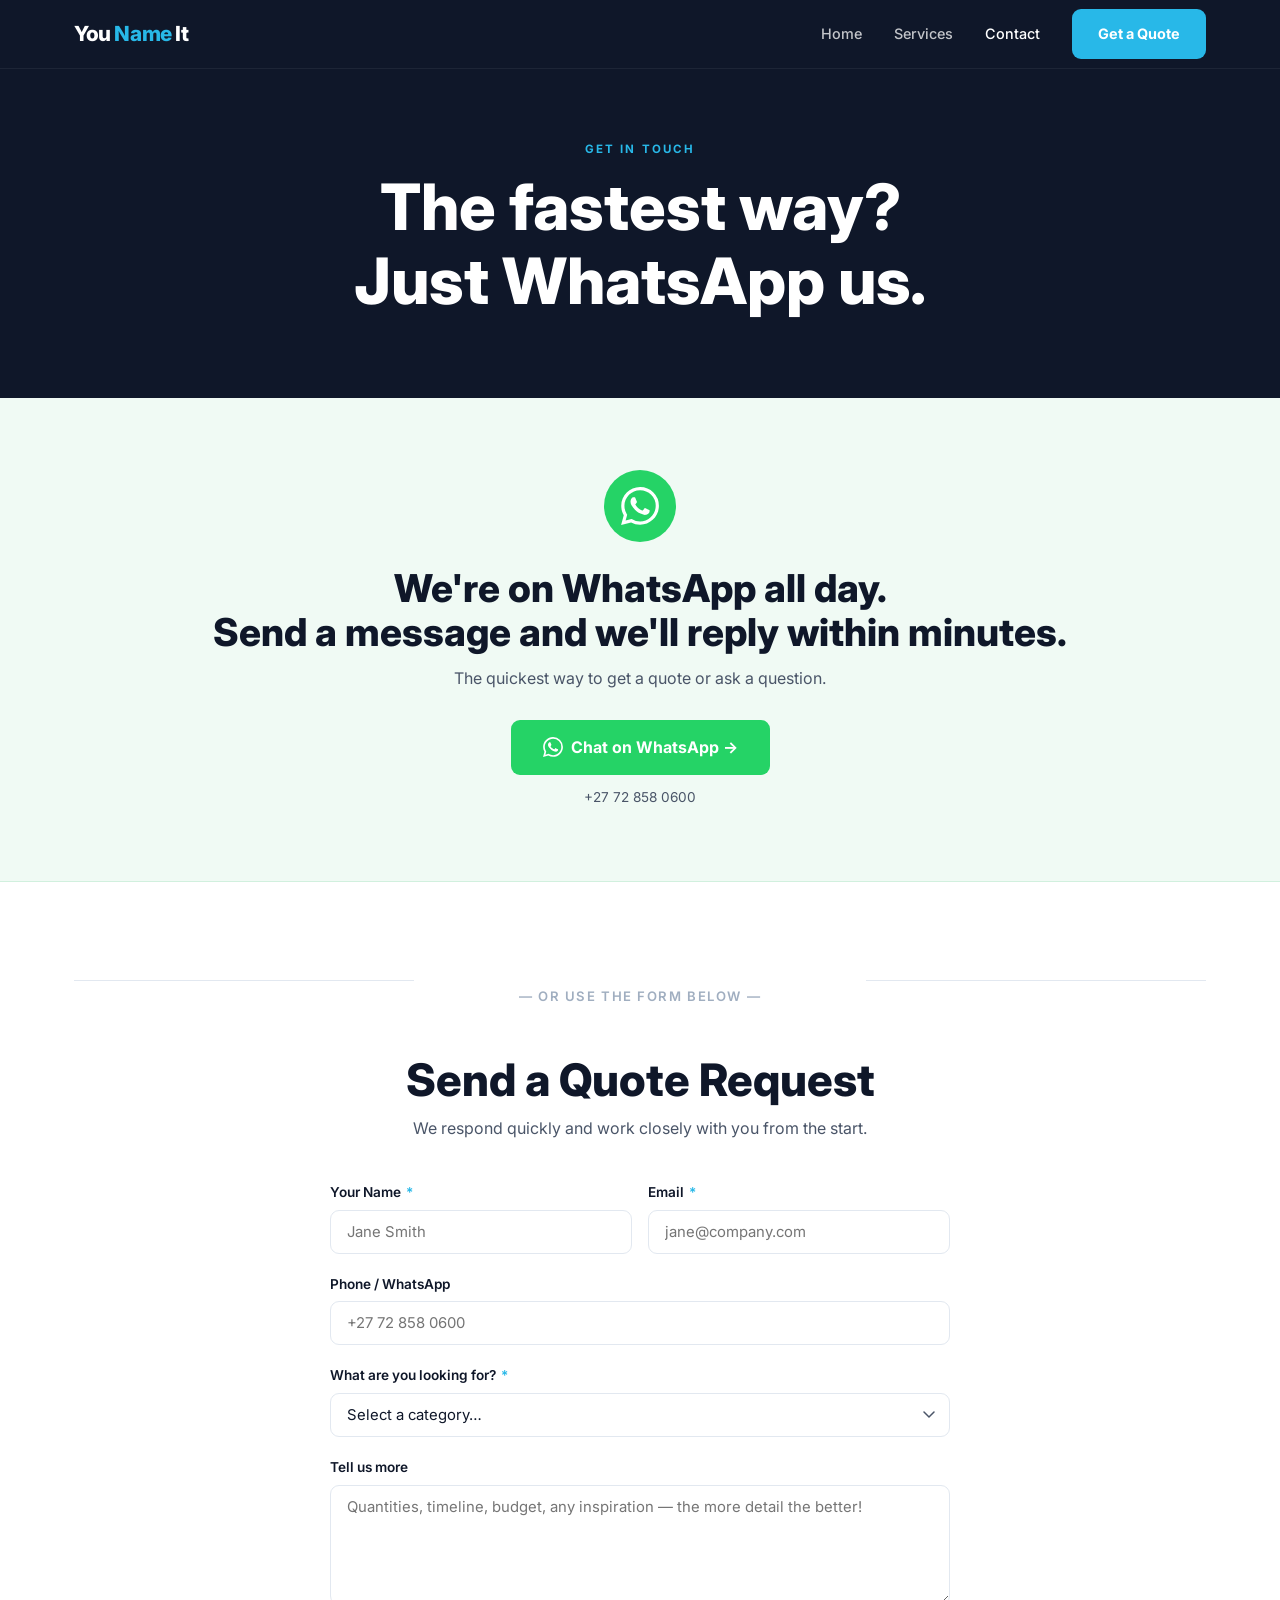
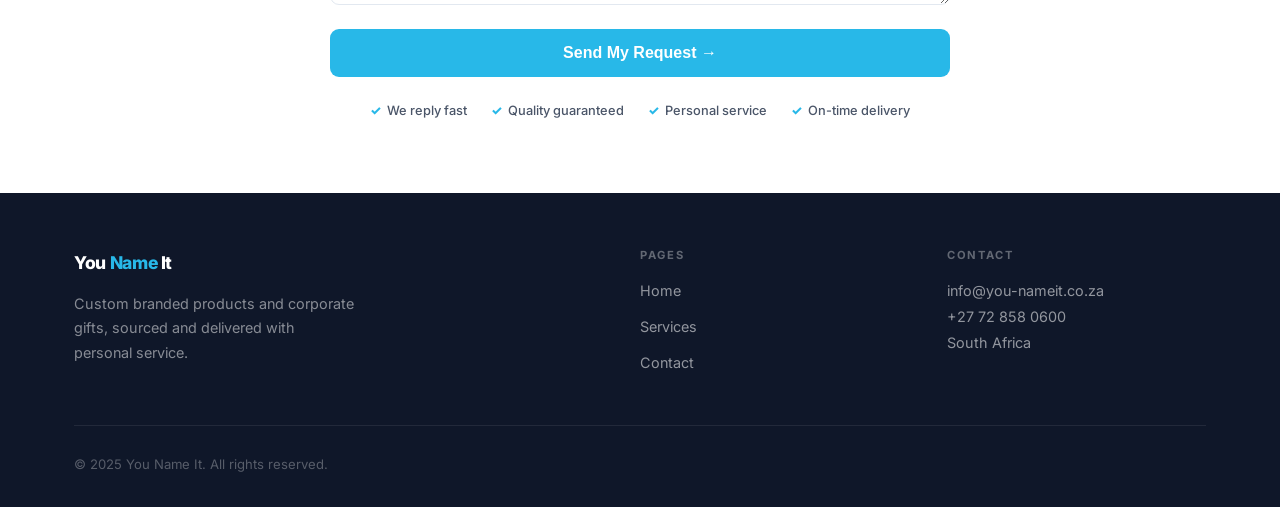
==== contact.html @ 73d82e52 "Add files via upload" ====
<!DOCTYPE html>
<html lang="en">
<head>
  <meta charset="UTF-8" />
  <meta name="viewport" content="width=device-width, initial-scale=1.0" />
  <title>Contact — You Name It</title>
  <meta name="description" content="Get in touch via WhatsApp or our quote request form. We reply fast." />
  <link rel="stylesheet" href="style.css" />
  <link rel="preconnect" href="https://fonts.googleapis.com" />
  <link rel="preconnect" href="https://fonts.gstatic.com" crossorigin />
  <link href="https://fonts.googleapis.com/css2?family=Inter:wght@400;500;600;700;800&display=swap" rel="stylesheet" />
</head>
<body>

  <!-- ===== NAV ===== -->
  <nav>
    <div class="container">
      <div class="nav-inner">
        <a href="index.html" class="nav-logo">
          <img src="logo.png" alt="You Name It" onerror="this.style.display='none'; this.nextElementSibling.style.display='block';" />
          <span class="nav-logo-text" style="display:none;">You <span>Name</span> It</span>
        </a>
        <button class="nav-toggle" id="navToggle" aria-label="Toggle menu">
          <span></span><span></span><span></span>
        </button>
        <ul class="nav-links" id="navLinks">
          <li><a href="index.html">Home</a></li>
          <li><a href="services.html">Services</a></li>
          <li><a href="contact.html" class="active">Contact</a></li>
          <li><a href="contact.html" class="nav-cta btn">Get a Quote</a></li>
        </ul>
      </div>
    </div>
  </nav>

  <!-- ===== CONTACT HERO ===== -->
  <section class="contact-hero">
    <div class="container">
      <span class="section-label">Get In Touch</span>
      <h1>The fastest way?<br>Just WhatsApp us.</h1>
    </div>
  </section>

  <!-- ===== WHATSAPP SECTION ===== -->
  <section class="whatsapp-section">
    <div class="container">
      <div class="whatsapp-icon">
        <svg viewBox="0 0 24 24" xmlns="http://www.w3.org/2000/svg">
          <path d="M17.472 14.382c-.297-.149-1.758-.867-2.03-.967-.273-.099-.471-.148-.67.15-.197.297-.767.966-.94 1.164-.173.199-.347.223-.644.075-.297-.15-1.255-.463-2.39-1.475-.883-.788-1.48-1.761-1.653-2.059-.173-.297-.018-.458.13-.606.134-.133.298-.347.446-.52.149-.174.198-.298.298-.497.099-.198.05-.371-.025-.52-.075-.149-.669-1.612-.916-2.207-.242-.579-.487-.5-.669-.51-.173-.008-.371-.01-.57-.01-.198 0-.52.074-.792.372-.272.297-1.04 1.016-1.04 2.479 0 1.462 1.065 2.875 1.213 3.074.149.198 2.096 3.2 5.077 4.487.709.306 1.262.489 1.694.625.712.227 1.36.195 1.871.118.571-.085 1.758-.719 2.006-1.413.248-.694.248-1.289.173-1.413-.074-.124-.272-.198-.57-.347m-5.421 7.403h-.004a9.87 9.87 0 01-5.031-1.378l-.361-.214-3.741.982.998-3.648-.235-.374a9.86 9.86 0 01-1.51-5.26c.001-5.45 4.436-9.884 9.888-9.884 2.64 0 5.122 1.03 6.988 2.898a9.825 9.825 0 012.893 6.994c-.003 5.45-4.437 9.884-9.885 9.884m8.413-18.297A11.815 11.815 0 0012.05 0C5.495 0 .16 5.335.157 11.892c0 2.096.547 4.142 1.588 5.945L.057 24l6.305-1.654a11.882 11.882 0 005.683 1.448h.005c6.554 0 11.89-5.335 11.893-11.893a11.821 11.821 0 00-3.48-8.413z"/>
        </svg>
      </div>
      <h2>We're on WhatsApp all day.<br>Send a message and we'll reply within minutes.</h2>
      <p>The quickest way to get a quote or ask a question.</p>
      <!--
        IMPORTANT: Replace the phone number below with your actual WhatsApp number.
        Format: 27XXXXXXXXX (country code without +, no spaces)
        Example: 27821234567
      -->
      <a href="https://wa.me/27728580600?text=Hi%2C%20I%27d%20like%20to%20get%20a%20quote%20for%20branded%20products." class="btn btn-whatsapp" target="_blank" rel="noopener">
        <svg width="20" height="20" viewBox="0 0 24 24" fill="white" style="flex-shrink:0;"><path d="M17.472 14.382c-.297-.149-1.758-.867-2.03-.967-.273-.099-.471-.148-.67.15-.197.297-.767.966-.94 1.164-.173.199-.347.223-.644.075-.297-.15-1.255-.463-2.39-1.475-.883-.788-1.48-1.761-1.653-2.059-.173-.297-.018-.458.13-.606.134-.133.298-.347.446-.52.149-.174.198-.298.298-.497.099-.198.05-.371-.025-.52-.075-.149-.669-1.612-.916-2.207-.242-.579-.487-.5-.669-.51-.173-.008-.371-.01-.57-.01-.198 0-.52.074-.792.372-.272.297-1.04 1.016-1.04 2.479 0 1.462 1.065 2.875 1.213 3.074.149.198 2.096 3.2 5.077 4.487.709.306 1.262.489 1.694.625.712.227 1.36.195 1.871.118.571-.085 1.758-.719 2.006-1.413.248-.694.248-1.289.173-1.413-.074-.124-.272-.198-.57-.347m-5.421 7.403h-.004a9.87 9.87 0 01-5.031-1.378l-.361-.214-3.741.982.998-3.648-.235-.374a9.86 9.86 0 01-1.51-5.26c.001-5.45 4.436-9.884 9.888-9.884 2.64 0 5.122 1.03 6.988 2.898a9.825 9.825 0 012.893 6.994c-.003 5.45-4.437 9.884-9.885 9.884m8.413-18.297A11.815 11.815 0 0012.05 0C5.495 0 .16 5.335.157 11.892c0 2.096.547 4.142 1.588 5.945L.057 24l6.305-1.654a11.882 11.882 0 005.683 1.448h.005c6.554 0 11.89-5.335 11.893-11.893a11.821 11.821 0 00-3.48-8.413z"/></svg>
        Chat on WhatsApp →
      </a>
      <span class="phone-note">
        <!-- Replace with your actual number -->
        +27 72 858 0600
      </span>
    </div>
  </section>

  <!-- ===== FORM SECTION ===== -->
  <section class="form-section">
    <div class="container">
      <div class="divider-text">— or use the form below —</div>

      <div class="form-wrap" style="margin-top: 48px;">
        <div class="form-header">
          <h2>Send a Quote Request</h2>
          <p>We respond quickly and work closely with you from the start.</p>
        </div>

        <!--
          FORMSPREE SETUP INSTRUCTIONS:
          1. Go to https://formspree.io and create a free account
          2. Create a new form and set the recipient to: info@you-nameit.co.za
          3. Copy your unique form endpoint (looks like: https://formspree.io/f/xyzABCDE)
          4. Replace "YOUR_FORMSPREE_ID" in the action below with your actual form ID
          
          Example: action="https://formspree.io/f/xyzABCDE"
        -->
        <form
          id="quoteForm"
          class="quote-form"
          action="https://formspree.io/f/YOUR_FORMSPREE_ID"
          method="POST"
        >
          <!-- Formspree redirect after submit (optional — remove if using AJAX) -->
          <input type="hidden" name="_next" value="https://yourdomain.com/contact.html?success=true" />
          <input type="hidden" name="_subject" value="New Quote Request — You Name It" />

          <div class="form-row">
            <div class="form-group">
              <label for="name">Your Name <span class="required">*</span></label>
              <input type="text" id="name" name="name" placeholder="Jane Smith" required />
            </div>
            <div class="form-group">
              <label for="email">Email <span class="required">*</span></label>
              <input type="email" id="email" name="email" placeholder="jane@company.com" required />
            </div>
          </div>

          <div class="form-group">
            <label for="phone">Phone / WhatsApp</label>
            <input type="tel" id="phone" name="phone" placeholder="+27 72 858 0600" />
          </div>

          <div class="form-group">
            <label for="service">What are you looking for? <span class="required">*</span></label>
            <select id="service" name="service" required>
              <option value="" disabled selected>Select a category…</option>
              <option value="Corporate Gifts">Corporate Gifts</option>
              <option value="Event Merchandise">Event Merchandise</option>
              <option value="Branded Clothing">Branded Clothing</option>
              <option value="Branded Headwear">Branded Headwear</option>
              <option value="Hampers">Hampers</option>
              <option value="Not Sure / Other">Not Sure / Other</option>
            </select>
          </div>

          <div class="form-group">
            <label for="message">Tell us more</label>
            <textarea id="message" name="message" placeholder="Quantities, timeline, budget, any inspiration — the more detail the better!"></textarea>
          </div>

          <button type="submit" class="btn btn-primary form-submit-btn">
            Send My Request →
          </button>
        </form>

        <!-- Success message (shown via JS or Formspree redirect) -->
        <div class="form-success" id="formSuccess">
          <h3>🎉 Request sent!</h3>
          <p>Thanks — we'll be in touch shortly. If it's urgent, WhatsApp us directly.</p>
        </div>

        <div class="form-trust">
          <span class="trust-item">We reply fast</span>
          <span class="trust-item">Quality guaranteed</span>
          <span class="trust-item">Personal service</span>
          <span class="trust-item">On-time delivery</span>
        </div>
      </div>
    </div>
  </section>

  <!-- ===== FOOTER ===== -->
  <footer>
    <div class="container">
      <div class="footer-inner">
        <div class="footer-brand">
          <a href="index.html" class="nav-logo">
            <img src="logo.png" alt="You Name It" style="height:32px;" onerror="this.style.display='none'; this.nextElementSibling.style.display='block';" />
            <span class="nav-logo-text" style="display:none; font-size:1.1rem;">You <span>Name</span> It</span>
          </a>
          <p>Custom branded products and corporate gifts, sourced and delivered with personal service.</p>
        </div>
        <div class="footer-col">
          <h4>Pages</h4>
          <ul>
            <li><a href="index.html">Home</a></li>
            <li><a href="services.html">Services</a></li>
            <li><a href="contact.html">Contact</a></li>
          </ul>
        </div>
        <div class="footer-col">
          <h4>Contact</h4>
          <address>
            <a href="mailto:info@you-nameit.co.za">info@you-nameit.co.za</a><br />
            <a href="tel:+27728580600">+27 72 858 0600</a><br />
            South Africa
          </address>
        </div>
      </div>
      <div class="footer-bottom">
        <p>© 2025 You Name It. All rights reserved.</p>
      </div>
    </div>
  </footer>

  <script>
    // Mobile nav toggle
    const toggle = document.getElementById('navToggle');
    const links  = document.getElementById('navLinks');
    toggle.addEventListener('click', () => links.classList.toggle('open'));

    // Pre-select service from URL param (e.g. contact.html?service=clothing)
    const params = new URLSearchParams(window.location.search);
    const serviceMap = {
      clothing: 'Branded Clothing',
      gifts:    'Corporate Gifts',
      events:   'Event Merchandise',
      bulk:     'Bulk Order'
    };
    const preselect = serviceMap[params.get('service')];
    if (preselect) {
      const sel = document.getElementById('service');
      for (const opt of sel.options) {
        if (opt.value === preselect) { opt.selected = true; break; }
      }
    }

    // Show success message if redirected back with ?success=true
    if (params.get('success') === 'true') {
      document.getElementById('quoteForm').style.display = 'none';
      document.getElementById('formSuccess').style.display = 'block';
    }
  </script>

</body>
</html>
---- style.css ----
/* ===========================
   YOU NAME IT — style.css
   =========================== */

/* --- Reset & Base --- */
*, *::before, *::after {
  box-sizing: border-box;
  margin: 0;
  padding: 0;
}

:root {
  --navy:       #0f1729;
  --navy-mid:   #162038;
  --navy-card:  #1a2540;
  --cyan:       #28b8e8;
  --cyan-dark:  #1a9fc8;
  --white:      #ffffff;
  --off-white:  #f4f7fb;
  --light-blue: #e8f4fb;
  --text-dark:  #0f1729;
  --text-mid:   #4a5568;
  --text-light: #a0aec0;
  --border:     #e2e8f0;

  --font: 'Inter', 'Segoe UI', sans-serif;
  --radius: 12px;
  --radius-lg: 20px;
  --shadow: 0 4px 24px rgba(0,0,0,0.10);
  --shadow-lg: 0 8px 40px rgba(0,0,0,0.16);
  --transition: 0.2s ease;
}

html { scroll-behavior: smooth; }

body {
  font-family: var(--font);
  color: var(--text-dark);
  background: var(--white);
  line-height: 1.6;
  -webkit-font-smoothing: antialiased;
}

img { max-width: 100%; display: block; }

a { text-decoration: none; color: inherit; }

/* --- Typography --- */
h1, h2, h3, h4 { line-height: 1.15; font-weight: 800; }
h1 { font-size: clamp(2.4rem, 5vw, 4rem); }
h2 { font-size: clamp(1.8rem, 3.5vw, 2.8rem); }
h3 { font-size: 1.25rem; font-weight: 700; }

.section-label {
  font-size: 0.72rem;
  font-weight: 700;
  letter-spacing: 0.18em;
  text-transform: uppercase;
  color: var(--cyan);
  margin-bottom: 0.75rem;
  display: block;
}

/* --- Layout --- */
.container {
  max-width: 1180px;
  margin: 0 auto;
  padding: 0 24px;
}

section { padding: 80px 0; }

/* ===========================
   NAVIGATION
   =========================== */
nav {
  position: fixed;
  top: 0; left: 0; right: 0;
  z-index: 100;
  background: var(--navy);
  border-bottom: 1px solid rgba(255,255,255,0.06);
}

.nav-inner {
  display: flex;
  align-items: center;
  justify-content: space-between;
  height: 68px;
}

.nav-logo img {
  height: 36px;
  width: auto;
}

.nav-logo-text {
  color: var(--white);
  font-size: 1.3rem;
  font-weight: 800;
  letter-spacing: -0.02em;
}

.nav-logo-text span { color: var(--cyan); }

.nav-links {
  display: flex;
  align-items: center;
  gap: 32px;
  list-style: none;
}

.nav-links a {
  color: rgba(255,255,255,0.75);
  font-size: 0.9rem;
  font-weight: 500;
  transition: color var(--transition);
}

.nav-links a:hover,
.nav-links a.active { color: var(--white); }

.nav-cta {
  background: var(--cyan);
  color: var(--white) !important;
  font-weight: 700 !important;
  padding: 10px 22px;
  border-radius: 8px;
  transition: background var(--transition) !important;
}

.nav-cta:hover { background: var(--cyan-dark) !important; }

/* Mobile nav toggle */
.nav-toggle {
  display: none;
  flex-direction: column;
  gap: 5px;
  cursor: pointer;
  padding: 4px;
  background: none;
  border: none;
}

.nav-toggle span {
  display: block;
  width: 24px;
  height: 2px;
  background: var(--white);
  border-radius: 2px;
  transition: var(--transition);
}

/* ===========================
   BUTTONS
   =========================== */
.btn {
  display: inline-flex;
  align-items: center;
  gap: 8px;
  padding: 13px 26px;
  border-radius: 9px;
  font-weight: 700;
  font-size: 0.95rem;
  cursor: pointer;
  border: none;
  transition: all var(--transition);
  text-decoration: none;
}

.btn-primary {
  background: var(--cyan);
  color: var(--white);
}

.btn-primary:hover {
  background: var(--cyan-dark);
  transform: translateY(-1px);
  box-shadow: 0 6px 20px rgba(40,184,232,0.35);
}

.btn-secondary {
  background: transparent;
  color: var(--white);
  border: 2px solid rgba(255,255,255,0.35);
}

.btn-secondary:hover {
  border-color: var(--white);
  background: rgba(255,255,255,0.08);
}

.btn-outline {
  background: transparent;
  color: var(--cyan);
  border: 2px solid var(--cyan);
}

.btn-outline:hover {
  background: var(--cyan);
  color: var(--white);
}

.btn-whatsapp {
  background: #25D366;
  color: var(--white);
  font-size: 1rem;
  padding: 15px 32px;
}

.btn-whatsapp:hover {
  background: #1fb855;
  transform: translateY(-2px);
  box-shadow: 0 8px 24px rgba(37,211,102,0.35);
}

/* ===========================
   HERO
   =========================== */
.hero {
  background: var(--navy);
  padding: 148px 0 90px;
  overflow: hidden;
}

.hero-inner {
  display: grid;
  grid-template-columns: 1fr 1fr;
  gap: 60px;
  align-items: center;
}

.hero-eyebrow {
  font-size: 0.72rem;
  font-weight: 700;
  letter-spacing: 0.18em;
  text-transform: uppercase;
  color: var(--cyan);
  margin-bottom: 20px;
}

.hero-eyebrow span { margin: 0 8px; opacity: 0.5; }

.hero h1 { color: var(--white); margin-bottom: 20px; }

.hero h1 em {
  color: var(--cyan);
  font-style: normal;
}

.hero p {
  color: rgba(255,255,255,0.65);
  font-size: 1.05rem;
  max-width: 420px;
  margin-bottom: 36px;
  line-height: 1.7;
}

.hero-btns { display: flex; gap: 14px; flex-wrap: wrap; }

/* Hero product grid */
.hero-grid {
  display: grid;
  grid-template-columns: 1fr 1fr;
  gap: 14px;
}

.hero-card {
  background: var(--navy-card);
  border-radius: var(--radius-lg);
  overflow: hidden;
  aspect-ratio: 4/3;
  display: flex;
  flex-direction: column;
  align-items: center;
  justify-content: flex-end;
  padding: 16px;
  position: relative;
  /* border: 1px solid rgba(255,255,255,0.06); */
  transition: transform var(--transition), box-shadow var(--transition);
}

.hero-card:hover {
  transform: translateY(-3px);
  box-shadow: var(--shadow-lg);
}

.hero-card img {
  position: absolute;
  inset: 0;
  width: 100%;
  height: 100%;
  object-fit: cover;
  opacity: 0.7;
}

.hero-card-label {
  position: relative;
  z-index: 1;
  font-size: 0.65rem;
  font-weight: 700;
  letter-spacing: 0.15em;
  text-transform: uppercase;
  color: rgba(255,255,255,0.6);
  text-align: center;
}

/* ===========================
   WHAT WE CREATE (HOME)
   =========================== */
.what-we-create {
  background: var(--off-white);
  padding: 64px 0;
}

.section-header {
  text-align: center;
  margin-bottom: 40px;
}

.section-header h2 { margin-top: 8px; }

/* ── Icon tile grid ── */
.icon-tile-grid {
  display: grid;
  grid-template-columns: repeat(6, 1fr);
  gap: 12px;
}

.icon-tile {
  background: var(--white);
  border: 1.5px solid var(--border);
  border-radius: var(--radius);
  padding: 20px 10px 16px;
  display: flex;
  flex-direction: column;
  align-items: center;
  gap: 10px;
  text-align: center;
  text-decoration: none;
  color: inherit;
  transition: border-color var(--transition), box-shadow var(--transition), transform var(--transition);
  cursor: pointer;
}

.icon-tile:hover {
  border-color: var(--cyan);
  box-shadow: 0 4px 16px rgba(40,184,232,0.12);
  transform: translateY(-2px);
}

.tile-icon {
  width: 28px;
  height: 28px;
  color: var(--cyan);
  flex-shrink: 0;
}

.icon-tile span {
  font-size: 0.72rem;
  font-weight: 600;
  color: var(--text-mid);
  line-height: 1.3;
}

/* ── Hero rotating card / slideshow ── */
.hero-grid-wrap {
  display: flex;
  flex-direction: column;
  gap: 14px;
}

/* Slides stack inside each card */
.rotating-card { overflow: hidden; }

.rotating-card .slide {
  position: absolute;
  inset: 0;
  display: flex;
  flex-direction: column;
  align-items: center;
  justify-content: flex-end;
  padding: 16px;
  opacity: 0;
  transition: opacity 0.8s ease;
  pointer-events: none;
}

.rotating-card .slide.active {
  opacity: 1;
  pointer-events: auto;
}

.rotating-card .slide img {
  position: absolute;
  inset: 0;
  width: 100%;
  height: 100%;
  object-fit: cover;
}

/* Progress dots */
.hero-dots {
  display: flex;
  justify-content: center;
  gap: 7px;
  margin-top: 4px;
}

.hero-dot {
  width: 7px;
  height: 7px;
  border-radius: 50%;
  background: rgba(255,255,255,0.25);
  cursor: pointer;
  transition: background var(--transition), transform var(--transition);
}

.hero-dot.active {
  background: var(--cyan);
  transform: scale(1.3);
}

/* keep old product-card classes available for services page if needed */
.product-card-overlay {
  position: absolute;
  inset: 0;
  background: linear-gradient(to top, rgba(10,18,38,0.85) 0%, transparent 55%);
}

.product-card-label {
  position: relative;
  z-index: 1;
  font-size: 0.68rem;
  font-weight: 700;
  letter-spacing: 0.15em;
  text-transform: uppercase;
  color: rgba(255,255,255,0.75);
  text-align: center;
}

/* ===========================
   FEATURE SECTION (HOME)
   =========================== */
.feature-section {
  background: var(--white);
}

.feature-inner {
  display: grid;
  grid-template-columns: 1fr 1fr;
  gap: 80px;
  align-items: center;
}

.feature-content .section-label { color: var(--cyan); }

.feature-content h2 { margin: 8px 0 20px; }

.feature-content p {
  color: var(--text-mid);
  font-size: 1rem;
  line-height: 1.75;
  margin-bottom: 28px;
}

.tag-row {
  display: flex;
  flex-wrap: wrap;
  gap: 10px;
  margin-bottom: 32px;
}

/* Sub-grouped tags (e.g. Indoor / Outdoor within Event Merch) */
.tag-group {
  margin-bottom: 16px;
}

.tag-group:last-of-type {
  margin-bottom: 32px;
}

.tag-group-label {
  display: inline-block;
  font-size: 0.7rem;
  font-weight: 700;
  letter-spacing: 0.12em;
  text-transform: uppercase;
  color: var(--text-mid);
  margin-bottom: 8px;
}

.tag-group .tag-row {
  margin-bottom: 0;
}

.tag {
  border: 1.5px solid var(--cyan);
  color: var(--cyan);
  font-size: 0.82rem;
  font-weight: 600;
  padding: 6px 14px;
  border-radius: 100px;
  transition: all var(--transition);
}

.tag:hover {
  background: var(--cyan);
  color: var(--white);
  cursor: pointer;
}

.feature-image {
  background: var(--navy-card);
  border-radius: var(--radius-lg);
  overflow: hidden;
  aspect-ratio: 4/3;
  position: relative;
  /* border: 1px solid rgba(255,255,255,0.06); */
}

.feature-image img {
  width: 100%;
  height: 100%;
  object-fit: cover;
}

.feature-image-placeholder {
  display: flex;
  flex-direction: column;
  align-items: center;
  justify-content: center;
  height: 100%;
  gap: 12px;
}

.feature-image-placeholder span {
  font-size: 0.65rem;
  font-weight: 700;
  letter-spacing: 0.15em;
  text-transform: uppercase;
  color: rgba(255,255,255,0.35);
}

/* ===========================
   HOW IT WORKS
   =========================== */
.how-it-works {
  background: var(--off-white);
}

.steps-grid {
  display: grid;
  grid-template-columns: repeat(3, 1fr);
  gap: 32px;
  margin-top: 56px;
  position: relative;
}

.steps-grid::before {
  content: '';
  position: absolute;
  top: 36px;
  left: calc(16.66% + 16px);
  right: calc(16.66% + 16px);
  height: 2px;
  background: linear-gradient(90deg, var(--cyan), var(--cyan));
  opacity: 0.25;
}

.step-card {
  background: var(--white);
  border-radius: var(--radius-lg);
  padding: 36px 28px;
  text-align: center;
  box-shadow: var(--shadow);
  border: 1px solid var(--border);
  position: relative;
}

.step-number {
  width: 52px;
  height: 52px;
  background: var(--navy);
  color: var(--cyan);
  border-radius: 50%;
  display: flex;
  align-items: center;
  justify-content: center;
  font-size: 1.1rem;
  font-weight: 800;
  margin: 0 auto 20px;
}

.step-card h3 {
  margin-bottom: 12px;
  color: var(--text-dark);
}

.step-card p {
  color: var(--text-mid);
  font-size: 0.93rem;
  line-height: 1.65;
}

/* ===========================
   TESTIMONIALS
   =========================== */
.testimonials {
  background: var(--navy);
  padding: 80px 0;
}

.testimonials .section-label { text-align: center; display: block; }

.testimonials h2 {
  color: var(--white);
  text-align: center;
  margin: 8px 0 56px;
}

.testimonial-grid {
  display: grid;
  grid-template-columns: repeat(3, 1fr);
  gap: 24px;
}

.testimonial-card {
  background: var(--navy-card);
  border: 1px solid rgba(255,255,255,0.07);
  border-radius: var(--radius-lg);
  padding: 32px 28px;
}

.testimonial-stars {
  color: var(--cyan);
  font-size: 1rem;
  letter-spacing: 2px;
  margin-bottom: 16px;
}

.testimonial-card blockquote {
  color: rgba(255,255,255,0.8);
  font-size: 0.95rem;
  line-height: 1.7;
  margin-bottom: 24px;
  font-style: italic;
}

.testimonial-author strong {
  display: block;
  color: var(--white);
  font-weight: 700;
  font-size: 0.9rem;
}

.testimonial-author span {
  color: rgba(255,255,255,0.45);
  font-size: 0.8rem;
}

/* ===========================
   CTA BAND
   =========================== */
.cta-band {
  background: var(--light-blue);
  padding: 72px 0;
  text-align: center;
}

.cta-band h2 { margin-bottom: 12px; }

.cta-band p {
  color: var(--text-mid);
  font-size: 1rem;
  margin-bottom: 32px;
}

/* ===========================
   SERVICES PAGE
   =========================== */
.services-hero {
  background: var(--navy);
  padding: 140px 0 80px;
  text-align: center;
}

.services-hero .section-label { display: block; }

.services-hero h1 {
  color: var(--white);
  margin: 12px 0 16px;
}

.services-hero p {
  color: rgba(255,255,255,0.6);
  font-size: 1.05rem;
  max-width: 520px;
  margin: 0 auto;
}

.services-list { background: var(--white); }

.service-block {
  display: grid;
  grid-template-columns: 1fr 1fr;
  gap: 64px;
  align-items: center;
  padding: 64px 0;
  border-bottom: 1px solid var(--border);
}

.service-block:last-child { border-bottom: none; }

.service-block.reverse { direction: rtl; }

.service-block.reverse > * { direction: ltr; }

.service-content h2 {
  color: var(--cyan);
  font-size: 1.7rem;
  margin-bottom: 14px;
}

.service-content p {
  color: var(--text-mid);
  line-height: 1.75;
  margin-bottom: 24px;
}

.service-image {
  background: var(--navy-card);
  border-radius: var(--radius-lg);
  overflow: hidden;
  aspect-ratio: 4/3;
  position: relative;
  /* border: 1px solid rgba(255,255,255,0.05); */
}

.service-image img {
  width: 100%;
  height: 100%;
  object-fit: cover;
}

.unsure-band {
  background: var(--light-blue);
  border-radius: var(--radius-lg);
  padding: 56px 40px;
  text-align: center;
  margin: 48px 0;
}

.unsure-band h2 { margin-bottom: 10px; }

.unsure-band p {
  color: var(--text-mid);
  margin-bottom: 28px;
}

/* ===========================
   CONTACT PAGE
   =========================== */
.contact-hero {
  background: var(--navy);
  padding: 140px 0 80px;
  text-align: center;
}

.contact-hero h1 { color: var(--white); margin: 8px 0 0; }

.whatsapp-section {
  background: #f0faf4;
  padding: 72px 0;
  text-align: center;
  border-bottom: 1px solid #d1f0de;
}

.whatsapp-icon {
  width: 72px;
  height: 72px;
  background: #25D366;
  border-radius: 50%;
  display: flex;
  align-items: center;
  justify-content: center;
  margin: 0 auto 24px;
}

.whatsapp-icon svg { width: 38px; height: 38px; fill: white; }

.whatsapp-section h2 {
  font-size: clamp(1.8rem, 3vw, 2.4rem);
  margin-bottom: 12px;
}

.whatsapp-section p {
  color: var(--text-mid);
  font-size: 1rem;
  margin-bottom: 28px;
}

.whatsapp-section .phone-note {
  display: block;
  margin-top: 12px;
  color: var(--text-mid);
  font-size: 0.85rem;
}

.divider-text {
  text-align: center;
  padding: 32px 0 0;
  color: var(--text-light);
  font-size: 0.82rem;
  font-weight: 600;
  letter-spacing: 0.12em;
  text-transform: uppercase;
  position: relative;
}

.divider-text::before,
.divider-text::after {
  content: '';
  position: absolute;
  top: 50%;
  width: 30%;
  height: 1px;
  background: var(--border);
}

.divider-text::before { left: 0; }
.divider-text::after { right: 0; }

/* Form section */
.form-section {
  background: var(--white);
  padding: 72px 0;
}

.form-wrap {
  max-width: 620px;
  margin: 0 auto;
}

.form-header {
  text-align: center;
  margin-bottom: 40px;
}

.form-header h2 { margin-bottom: 10px; }

.form-header p { color: var(--text-mid); }

.quote-form { display: flex; flex-direction: column; gap: 20px; }

.form-group { display: flex; flex-direction: column; gap: 6px; }

.form-row {
  display: grid;
  grid-template-columns: 1fr 1fr;
  gap: 16px;
}

.form-group label {
  font-size: 0.85rem;
  font-weight: 600;
  color: var(--text-dark);
}

.form-group label .required { color: var(--cyan); margin-left: 2px; }

.form-group input,
.form-group select,
.form-group textarea {
  padding: 12px 16px;
  border: 1.5px solid var(--border);
  border-radius: 9px;
  font-family: var(--font);
  font-size: 0.93rem;
  color: var(--text-dark);
  background: var(--white);
  transition: border-color var(--transition), box-shadow var(--transition);
  outline: none;
}

.form-group input,
.form-group select {
  -webkit-appearance: none;
  appearance: none;
}

.form-group input:focus,
.form-group select:focus,
.form-group textarea:focus {
  border-color: var(--cyan);
  box-shadow: 0 0 0 3px rgba(40,184,232,0.12);
}

.form-group textarea {
  resize: vertical;
  min-height: 120px;
}

.form-group select {
  background-image: url("data:image/svg+xml,%3Csvg xmlns='http://www.w3.org/2000/svg' width='12' height='8' viewBox='0 0 12 8'%3E%3Cpath d='M1 1l5 5 5-5' stroke='%234a5568' stroke-width='1.5' fill='none' stroke-linecap='round'/%3E%3C/svg%3E");
  background-repeat: no-repeat;
  background-position: right 14px center;
  padding-right: 40px;
  cursor: pointer;
}

.form-submit-btn {
  width: 100%;
  justify-content: center;
  padding: 15px;
  font-size: 1rem;
  margin-top: 4px;
}

.form-trust {
  display: flex;
  justify-content: center;
  gap: 24px;
  flex-wrap: wrap;
  margin-top: 24px;
}

.trust-item {
  display: flex;
  align-items: center;
  gap: 6px;
  font-size: 0.8rem;
  color: var(--text-mid);
  font-weight: 500;
}

.trust-item::before {
  content: '✓';
  color: var(--cyan);
  font-weight: 800;
}

/* Form success message */
.form-success {
  display: none;
  text-align: center;
  padding: 40px;
  background: #f0faf4;
  border-radius: var(--radius-lg);
  border: 1.5px solid #25D366;
}

.form-success h3 { color: #1a7a40; margin-bottom: 8px; }
.form-success p { color: var(--text-mid); }

/* ===========================
   FOOTER
   =========================== */
footer {
  background: var(--navy);
  padding: 56px 0 32px;
}

.footer-inner {
  display: grid;
  grid-template-columns: 2fr 1fr 1fr;
  gap: 48px;
  padding-bottom: 40px;
  border-bottom: 1px solid rgba(255,255,255,0.08);
  margin-bottom: 28px;
}

.footer-brand p {
  color: rgba(255,255,255,0.5);
  font-size: 0.9rem;
  line-height: 1.7;
  margin-top: 14px;
  max-width: 280px;
}

.footer-col h4 {
  font-size: 0.7rem;
  font-weight: 700;
  letter-spacing: 0.15em;
  text-transform: uppercase;
  color: rgba(255,255,255,0.35);
  margin-bottom: 16px;
}

.footer-col ul { list-style: none; }

.footer-col ul li { margin-bottom: 10px; }

.footer-col ul li a {
  color: rgba(255,255,255,0.55);
  font-size: 0.9rem;
  transition: color var(--transition);
}

.footer-col ul li a:hover { color: var(--white); }

.footer-col address {
  font-style: normal;
  color: rgba(255,255,255,0.55);
  font-size: 0.9rem;
  line-height: 1.8;
}

.footer-col address a {
  color: rgba(255,255,255,0.55);
  transition: color var(--transition);
}

.footer-col address a:hover { color: var(--cyan); }

.footer-bottom {
  display: flex;
  justify-content: space-between;
  align-items: center;
}

.footer-bottom p {
  color: rgba(255,255,255,0.3);
  font-size: 0.82rem;
}

/* ===========================
   RESPONSIVE
   =========================== */
@media (max-width: 1024px) {
  .icon-tile-grid { grid-template-columns: repeat(3, 1fr); }
  .testimonial-grid { grid-template-columns: repeat(2, 1fr); }
  .feature-inner { gap: 48px; }
}

@media (max-width: 768px) {
  section { padding: 56px 0; }

  .nav-links { display: none; position: absolute; top: 68px; left: 0; right: 0; background: var(--navy); flex-direction: column; padding: 20px 24px 24px; gap: 0; border-top: 1px solid rgba(255,255,255,0.08); }
  .nav-links.open { display: flex; }
  .nav-links li { padding: 12px 0; border-bottom: 1px solid rgba(255,255,255,0.06); }
  .nav-links li:last-child { border-bottom: none; padding-top: 16px; }
  .nav-cta { width: 100%; text-align: center; justify-content: center; }
  .nav-toggle { display: flex; }

  .hero { padding: 120px 0 60px; }
  .hero-inner { grid-template-columns: 1fr; gap: 40px; }
  .hero-grid { grid-template-columns: 1fr 1fr; }

  .feature-inner { grid-template-columns: 1fr; gap: 36px; }

  .steps-grid { grid-template-columns: 1fr; gap: 20px; }
  .steps-grid::before { display: none; }

  .testimonial-grid { grid-template-columns: 1fr; }

  .service-block { grid-template-columns: 1fr; gap: 32px; }
  .service-block.reverse { direction: ltr; }

  .footer-inner { grid-template-columns: 1fr 1fr; gap: 32px; }
  .footer-bottom { flex-direction: column; gap: 8px; text-align: center; }

  .form-row { grid-template-columns: 1fr; }

  .divider-text::before,
  .divider-text::after { width: 20%; }
}

@media (max-width: 768px) {
  .icon-tile-grid { grid-template-columns: repeat(3, 1fr); gap: 10px; }
  .icon-tile { padding: 16px 8px 12px; }
  .tile-icon { width: 24px; height: 24px; }
  .icon-tile span { font-size: 0.66rem; }
}

@media (max-width: 480px) {
  .hero h1 { font-size: 2.2rem; }
  .icon-tile-grid { grid-template-columns: repeat(3, 1fr); }
  .footer-inner { grid-template-columns: 1fr; }
}
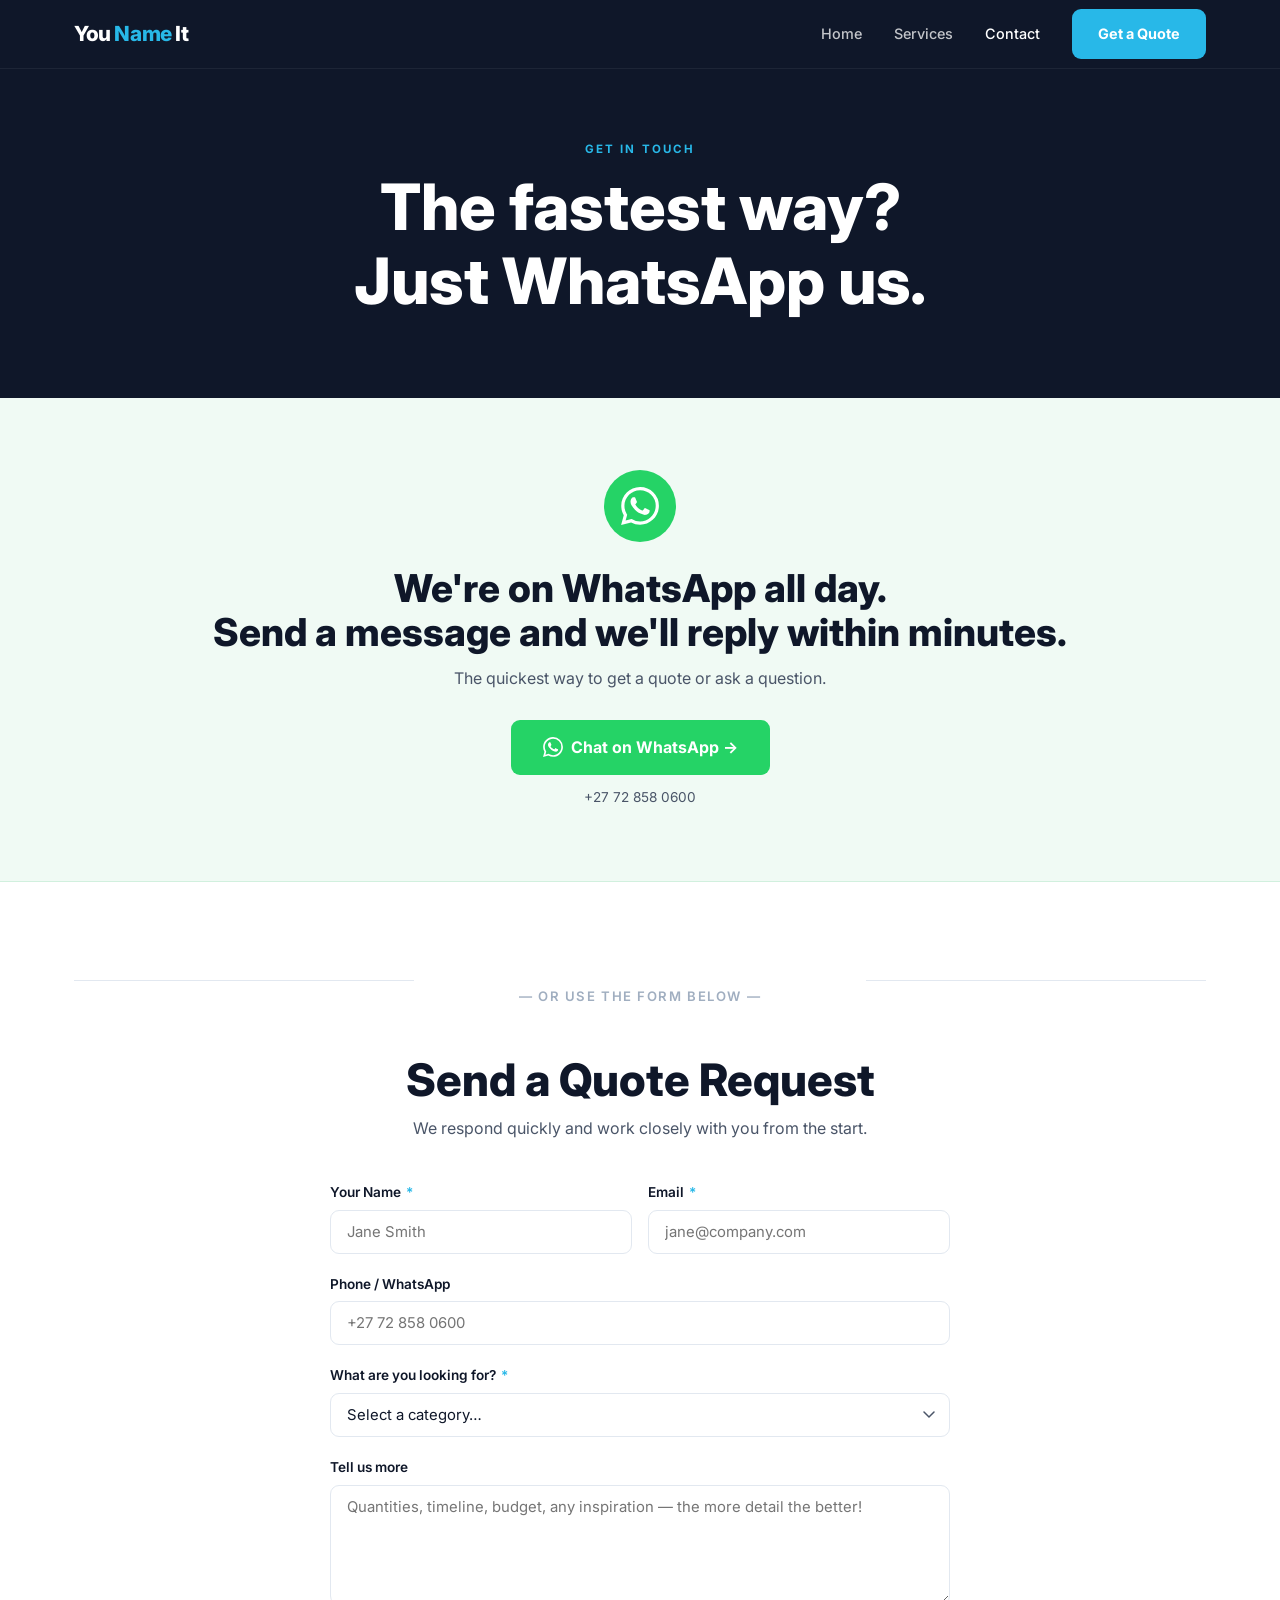
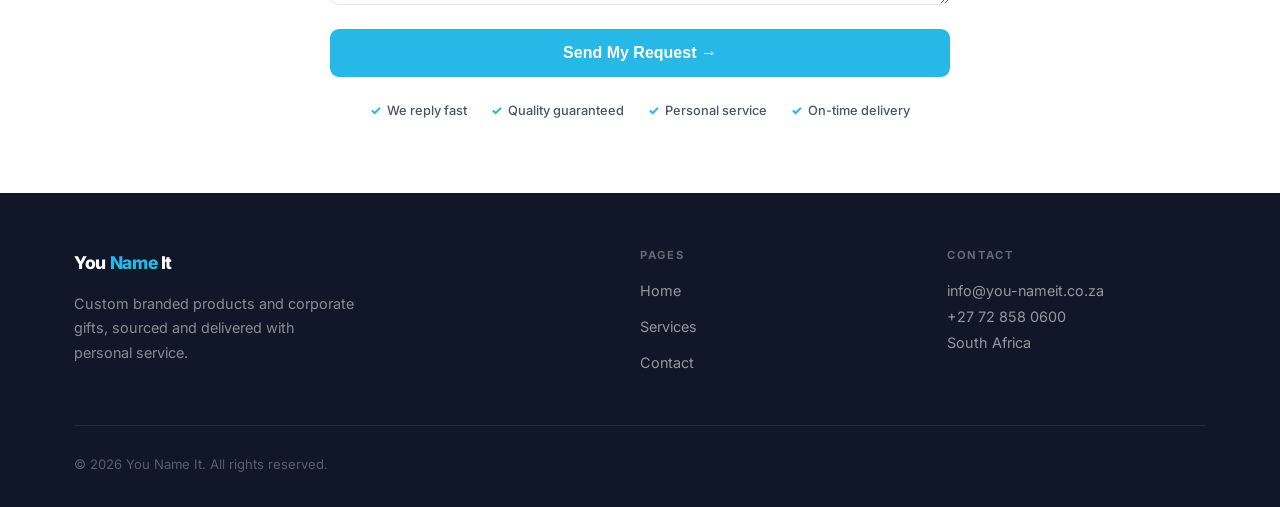
==== commit 335980c5: "Update contact.html" ====
--- a/contact.html
+++ b/contact.html
@@ -51,19 +51,11 @@
       </div>
       <h2>We're on WhatsApp all day.<br>Send a message and we'll reply within minutes.</h2>
       <p>The quickest way to get a quote or ask a question.</p>
-      <!--
-        IMPORTANT: Replace the phone number below with your actual WhatsApp number.
-        Format: 27XXXXXXXXX (country code without +, no spaces)
-        Example: 27821234567
-      -->
       <a href="https://wa.me/27728580600?text=Hi%2C%20I%27d%20like%20to%20get%20a%20quote%20for%20branded%20products." class="btn btn-whatsapp" target="_blank" rel="noopener">
         <svg width="20" height="20" viewBox="0 0 24 24" fill="white" style="flex-shrink:0;"><path d="M17.472 14.382c-.297-.149-1.758-.867-2.03-.967-.273-.099-.471-.148-.67.15-.197.297-.767.966-.94 1.164-.173.199-.347.223-.644.075-.297-.15-1.255-.463-2.39-1.475-.883-.788-1.48-1.761-1.653-2.059-.173-.297-.018-.458.13-.606.134-.133.298-.347.446-.52.149-.174.198-.298.298-.497.099-.198.05-.371-.025-.52-.075-.149-.669-1.612-.916-2.207-.242-.579-.487-.5-.669-.51-.173-.008-.371-.01-.57-.01-.198 0-.52.074-.792.372-.272.297-1.04 1.016-1.04 2.479 0 1.462 1.065 2.875 1.213 3.074.149.198 2.096 3.2 5.077 4.487.709.306 1.262.489 1.694.625.712.227 1.36.195 1.871.118.571-.085 1.758-.719 2.006-1.413.248-.694.248-1.289.173-1.413-.074-.124-.272-.198-.57-.347m-5.421 7.403h-.004a9.87 9.87 0 01-5.031-1.378l-.361-.214-3.741.982.998-3.648-.235-.374a9.86 9.86 0 01-1.51-5.26c.001-5.45 4.436-9.884 9.888-9.884 2.64 0 5.122 1.03 6.988 2.898a9.825 9.825 0 012.893 6.994c-.003 5.45-4.437 9.884-9.885 9.884m8.413-18.297A11.815 11.815 0 0012.05 0C5.495 0 .16 5.335.157 11.892c0 2.096.547 4.142 1.588 5.945L.057 24l6.305-1.654a11.882 11.882 0 005.683 1.448h.005c6.554 0 11.89-5.335 11.893-11.893a11.821 11.821 0 00-3.48-8.413z"/></svg>
         Chat on WhatsApp →
       </a>
-      <span class="phone-note">
-        <!-- Replace with your actual number -->
-        +27 72 858 0600
-      </span>
+      <span class="phone-note">+27 72 858 0600</span>
     </div>
   </section>
 
@@ -84,8 +76,6 @@
           2. Create a new form and set the recipient to: info@you-nameit.co.za
           3. Copy your unique form endpoint (looks like: https://formspree.io/f/xyzABCDE)
           4. Replace "YOUR_FORMSPREE_ID" in the action below with your actual form ID
-          
-          Example: action="https://formspree.io/f/xyzABCDE"
         -->
         <form
           id="quoteForm"
@@ -93,8 +83,7 @@
           action="https://formspree.io/f/YOUR_FORMSPREE_ID"
           method="POST"
         >
-          <!-- Formspree redirect after submit (optional — remove if using AJAX) -->
-          <input type="hidden" name="_next" value="https://yourdomain.com/contact.html?success=true" />
+          <input type="hidden" name="_next" value="https://kirkmc11.github.io/you-nameit/contact.html?success=true" />
           <input type="hidden" name="_subject" value="New Quote Request — You Name It" />
 
           <div class="form-row">
@@ -136,7 +125,7 @@
           </button>
         </form>
 
-        <!-- Success message (shown via JS or Formspree redirect) -->
+        <!-- Success message -->
         <div class="form-success" id="formSuccess">
           <h3>🎉 Request sent!</h3>
           <p>Thanks — we'll be in touch shortly. If it's urgent, WhatsApp us directly.</p>
@@ -181,7 +170,7 @@
         </div>
       </div>
       <div class="footer-bottom">
-        <p>© 2025 You Name It. All rights reserved.</p>
+        <p>© 2026 You Name It. All rights reserved.</p>
       </div>
     </div>
   </footer>
@@ -192,13 +181,14 @@
     const links  = document.getElementById('navLinks');
     toggle.addEventListener('click', () => links.classList.toggle('open'));
 
-    // Pre-select service from URL param (e.g. contact.html?service=clothing)
+    // Pre-select service from URL param
     const params = new URLSearchParams(window.location.search);
     const serviceMap = {
       clothing: 'Branded Clothing',
       gifts:    'Corporate Gifts',
       events:   'Event Merchandise',
-      bulk:     'Bulk Order'
+      headwear: 'Branded Headwear',
+      hampers:  'Hampers'
     };
     const preselect = serviceMap[params.get('service')];
     if (preselect) {
@@ -216,4 +206,4 @@
   </script>
 
 </body>
-</html>+</html>
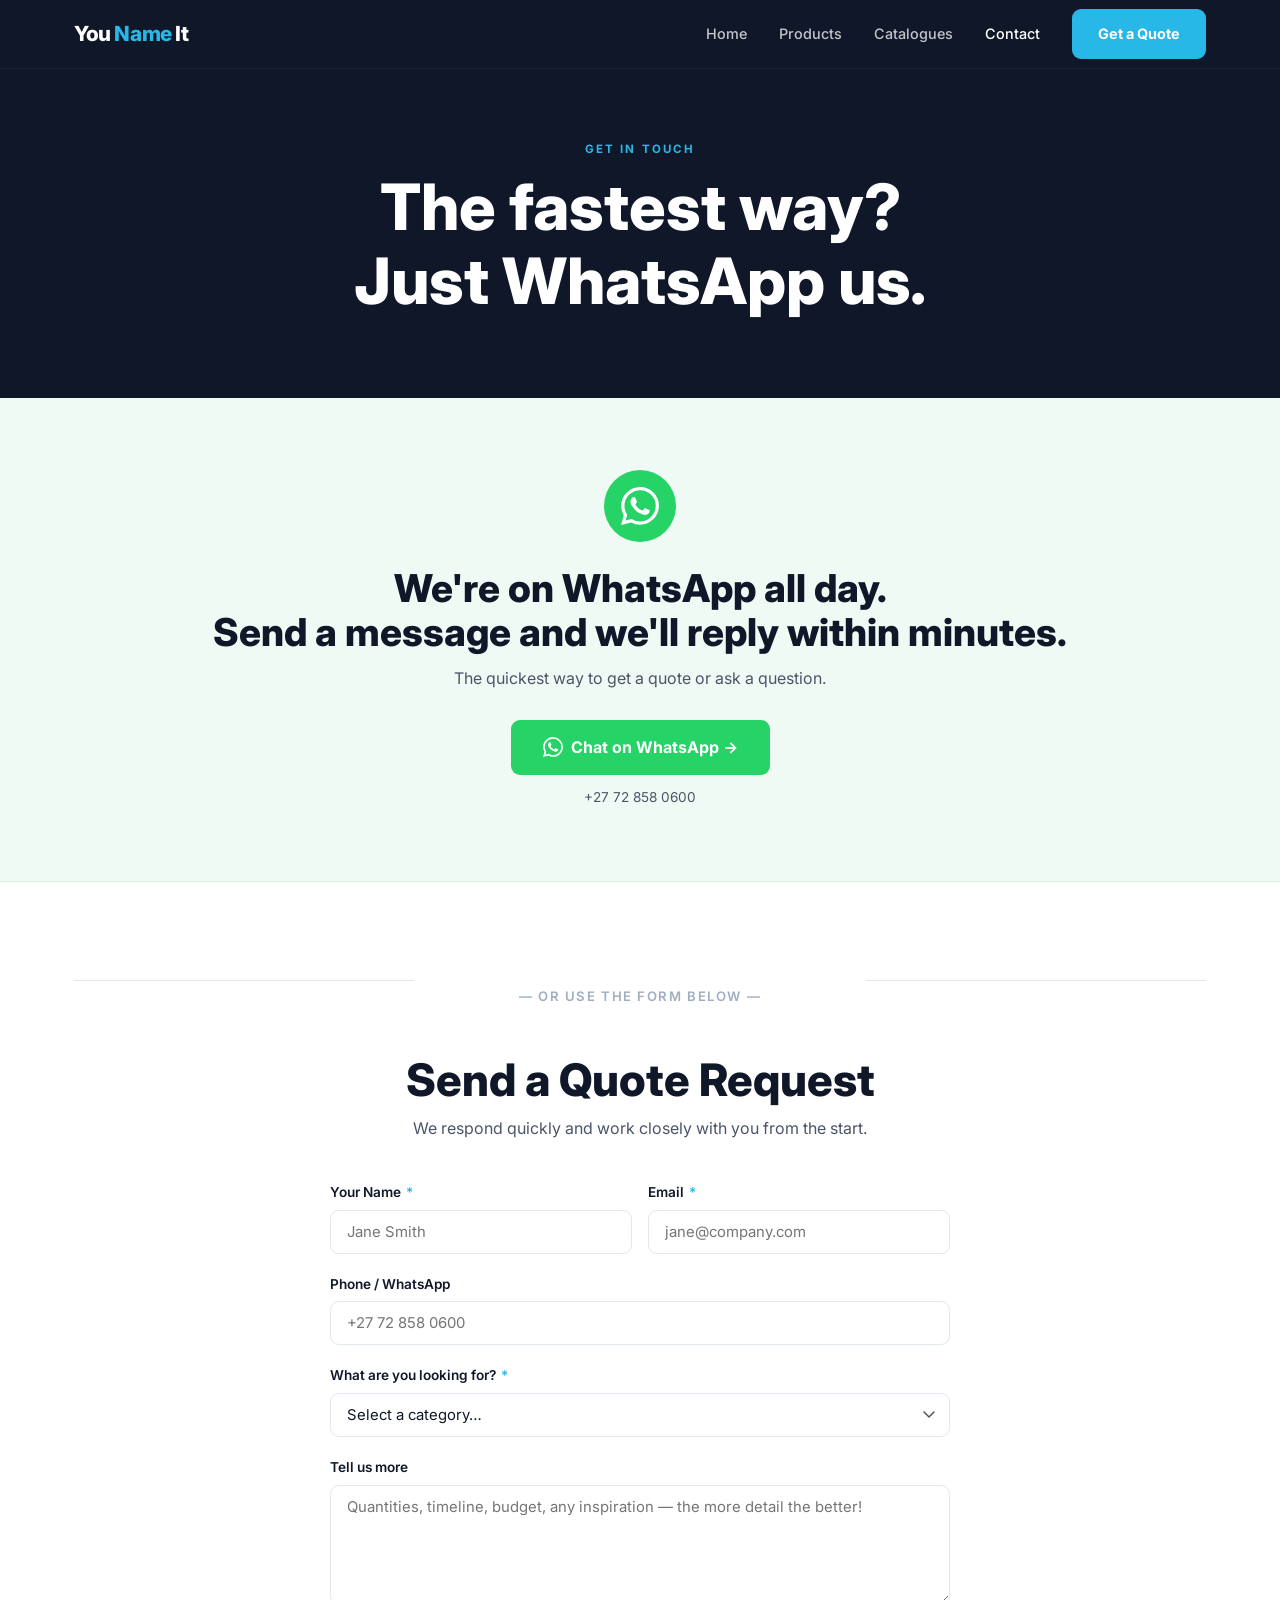
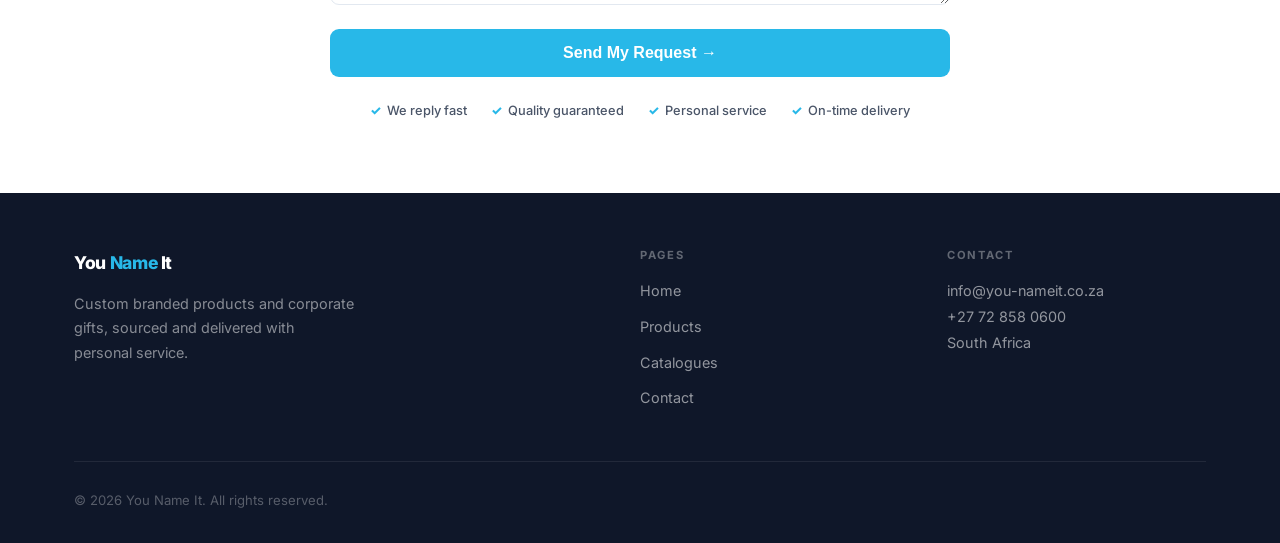
==== commit 78e709b6: "Update contact.html" ====
--- a/contact.html
+++ b/contact.html
@@ -25,7 +25,8 @@
         </button>
         <ul class="nav-links" id="navLinks">
           <li><a href="index.html">Home</a></li>
-          <li><a href="services.html">Services</a></li>
+          <li><a href="services.html">Products</a></li>
+          <li><a href="catalogues.html">Catalogues</a></li>
           <li><a href="contact.html" class="active">Contact</a></li>
           <li><a href="contact.html" class="nav-cta btn">Get a Quote</a></li>
         </ul>
@@ -63,29 +64,14 @@
   <section class="form-section">
     <div class="container">
       <div class="divider-text">— or use the form below —</div>
-
       <div class="form-wrap" style="margin-top: 48px;">
         <div class="form-header">
           <h2>Send a Quote Request</h2>
           <p>We respond quickly and work closely with you from the start.</p>
         </div>
-
-        <!--
-          FORMSPREE SETUP INSTRUCTIONS:
-          1. Go to https://formspree.io and create a free account
-          2. Create a new form and set the recipient to: info@you-nameit.co.za
-          3. Copy your unique form endpoint (looks like: https://formspree.io/f/xyzABCDE)
-          4. Replace "YOUR_FORMSPREE_ID" in the action below with your actual form ID
-        -->
-        <form
-          id="quoteForm"
-          class="quote-form"
-          action="https://formspree.io/f/YOUR_FORMSPREE_ID"
-          method="POST"
-        >
-          <input type="hidden" name="_next" value="https://kirkmc11.github.io/you-nameit/contact.html?success=true" />
+        <form id="quoteForm" class="quote-form" action="https://formspree.io/f/mjgjzrgb" method="POST">
+          <input type="hidden" name="_next" value="https://you-nameit.co.za/contact.html?success=true" />
           <input type="hidden" name="_subject" value="New Quote Request — You Name It" />
-
           <div class="form-row">
             <div class="form-group">
               <label for="name">Your Name <span class="required">*</span></label>
@@ -96,12 +82,10 @@
               <input type="email" id="email" name="email" placeholder="jane@company.com" required />
             </div>
           </div>
-
           <div class="form-group">
             <label for="phone">Phone / WhatsApp</label>
             <input type="tel" id="phone" name="phone" placeholder="+27 72 858 0600" />
           </div>
-
           <div class="form-group">
             <label for="service">What are you looking for? <span class="required">*</span></label>
             <select id="service" name="service" required>
@@ -114,23 +98,16 @@
               <option value="Not Sure / Other">Not Sure / Other</option>
             </select>
           </div>
-
           <div class="form-group">
             <label for="message">Tell us more</label>
             <textarea id="message" name="message" placeholder="Quantities, timeline, budget, any inspiration — the more detail the better!"></textarea>
           </div>
-
-          <button type="submit" class="btn btn-primary form-submit-btn">
-            Send My Request →
-          </button>
+          <button type="submit" class="btn btn-primary form-submit-btn">Send My Request →</button>
         </form>
-
-        <!-- Success message -->
         <div class="form-success" id="formSuccess">
           <h3>🎉 Request sent!</h3>
           <p>Thanks — we'll be in touch shortly. If it's urgent, WhatsApp us directly.</p>
         </div>
-
         <div class="form-trust">
           <span class="trust-item">We reply fast</span>
           <span class="trust-item">Quality guaranteed</span>
@@ -156,7 +133,8 @@
           <h4>Pages</h4>
           <ul>
             <li><a href="index.html">Home</a></li>
-            <li><a href="services.html">Services</a></li>
+            <li><a href="services.html">Products</a></li>
+            <li><a href="catalogues.html">Catalogues</a></li>
             <li><a href="contact.html">Contact</a></li>
           </ul>
         </div>
@@ -176,12 +154,10 @@
   </footer>
 
   <script>
-    // Mobile nav toggle
     const toggle = document.getElementById('navToggle');
     const links  = document.getElementById('navLinks');
     toggle.addEventListener('click', () => links.classList.toggle('open'));
 
-    // Pre-select service from URL param
     const params = new URLSearchParams(window.location.search);
     const serviceMap = {
       clothing: 'Branded Clothing',
@@ -197,8 +173,6 @@
         if (opt.value === preselect) { opt.selected = true; break; }
       }
     }
-
-    // Show success message if redirected back with ?success=true
     if (params.get('success') === 'true') {
       document.getElementById('quoteForm').style.display = 'none';
       document.getElementById('formSuccess').style.display = 'block';
